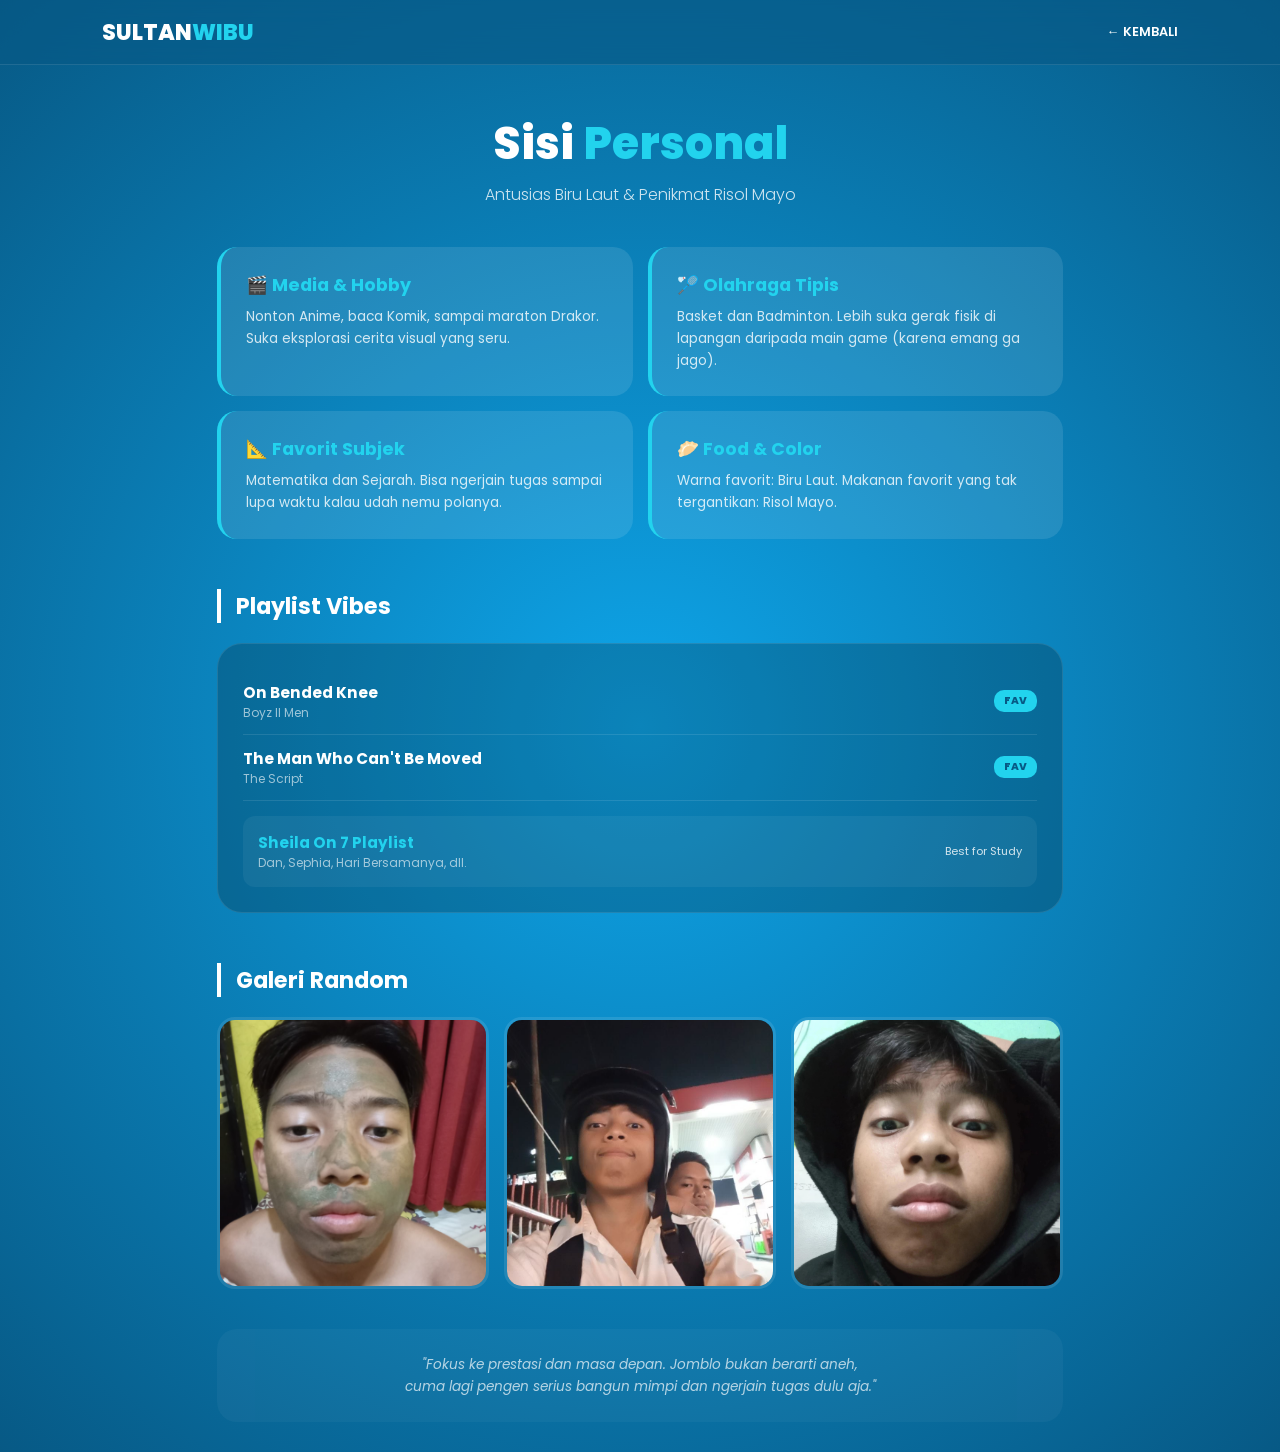
==== dkk/kesukaan.html @ cc809fab "mykisah" ====
<!DOCTYPE html>
<html lang="id">
<head>
    <meta charset="UTF-8">
    <meta name="viewport" content="width=device-width, initial-scale=1.0">
    <title>Sultan Iskhaq - My World</title>
    <link href="https://fonts.googleapis.com/css2?family=Poppins:wght@300;400;600;800&display=swap" rel="stylesheet">
    <link rel="stylesheet" href="./css/kes.css">
</head>
<body>

    <nav>
        <a href="home.html" class="logo">SULTAN<span>WIBU</span></a>
        <a href="home.html" style="color: white; text-decoration: none; font-weight: 600; font-size: 0.8rem;">← KEMBALI</a>
    </nav>

    <div class="container">
        <header class="intro-header">
            <h1>Sisi <span style="color: var(--accent);">Personal</span></h1>
            <p>Antusias Biru Laut & Penikmat Risol Mayo</p>
        </header>

        <div class="interest-grid">
            <div class="interest-card">
                <h3>🎬 Media & Hobby</h3>
                <p>Nonton Anime, baca Komik, sampai maraton Drakor. Suka eksplorasi cerita visual yang seru.</p>
            </div>
            <div class="interest-card">
                <h3>🏸 Olahraga Tipis</h3>
                <p>Basket dan Badminton. Lebih suka gerak fisik di lapangan daripada main game (karena emang ga jago).</p>
            </div>
            <div class="interest-card">
                <h3>📐 Favorit Subjek</h3>
                <p>Matematika dan Sejarah. Bisa ngerjain tugas sampai lupa waktu kalau udah nemu polanya.</p>
            </div>
            <div class="interest-card">
                <h3>🥟 Food & Color</h3>
                <p>Warna favorit: Biru Laut. Makanan favorit yang tak tergantikan: Risol Mayo.</p>
            </div>
        </div>

        <h2 class="section-title">Playlist <span>Vibes</span></h2>
        <div class="playlist-box">
            <div class="song-item">
                <div class="song-name"><h4>On Bended Knee</h4><p>Boyz II Men</p></div>
                <div class="so7-badge">FAV</div>
            </div>
            <div class="song-item">
                <div class="song-name"><h4>The Man Who Can't Be Moved</h4><p>The Script</p></div>
                <div class="so7-badge">FAV</div>
            </div>
            <div class="song-item" style="margin-top: 15px; border: none; background: rgba(255,255,255,0.05); padding: 15px; border-radius: 12px;">
                <div class="song-name">
                    <h4 style="color: var(--accent);">Sheila On 7 Playlist</h4>
                    <p>Dan, Sephia, Hari Bersamanya, dll.</p>
                </div>
                <span style="font-size: 0.7rem; opacity: 0.8;">Best for Study</span>
            </div>
        </div>

        <h2 class="section-title">Galeri <span>Random</span></h2>
        <div class="gallery-grid">
            <div class="photo-box"><img src="../dkk/picture/random3.jpeg" alt="Random 1"></div>
            <div class="photo-box"><img src="../dkk/picture/random2.jpeg" alt="Random 2"></div>
            <div class="photo-box"><img src="../dkk/picture/random4.jpeg" alt="Random 3"></div>
        </div>

        <div class="personal-note">
            "Fokus ke prestasi dan masa depan. Jomblo bukan berarti aneh, <br> cuma lagi pengen serius bangun mimpi dan ngerjain tugas dulu aja."
        </div>
    </div>

</body>
</html>
---- dkk/css/kes.css ----
:root {
            --ocean-deep: #075985;
            --ocean-mid: #0ea5e9;
            --accent: #22d3ee;
            --glass: rgba(255, 255, 255, 0.1);
            --glass-hover: rgba(255, 255, 255, 0.2);
        }

        /* --- Dasar & Navigasi --- */
        * { margin: 0; padding: 0; box-sizing: border-box; font-family: 'Poppins', sans-serif; }
        body {
            background: radial-gradient(circle at center, var(--ocean-mid), var(--ocean-deep));
            color: white;
            min-height: 100vh;
            padding-top: 80px;
            overflow-x: hidden;
        }

        nav {
            position: fixed; top: 0; width: 100%;
            padding: 15px 8%; display: flex;
            justify-content: space-between; align-items: center;
            z-index: 1000; background: rgba(7, 89, 133, 0.6);
            backdrop-filter: blur(15px); border-bottom: 1px solid var(--glass);
        }
        .logo { font-weight: 800; font-size: 1.4rem; text-decoration: none; color: white; }
        .logo span { color: var(--accent); }

        .container { max-width: 1000px; margin: 0 auto; padding: 30px 6%; }

        /* --- Header --- */
        .intro-header { text-align: center; margin-bottom: 40px; }
        .intro-header h1 { font-size: clamp(1.8rem, 5vw, 2.8rem); font-weight: 800; }
        .intro-header p { opacity: 0.8; font-weight: 300; margin-top: 5px; }

        /* --- Grid Hobi & Minat --- */
        .interest-grid {
            display: grid;
            grid-template-columns: repeat(auto-fit, minmax(280px, 1fr));
            gap: 15px;
            margin-bottom: 50px;
        }

        .interest-card {
            background: var(--glass);
            padding: 25px;
            border-radius: 20px;
            border-left: 4px solid var(--accent);
            transition: 0.3s;
        }
        .interest-card h3 { font-size: 1.1rem; margin-bottom: 8px; color: var(--accent); display: flex; align-items: center; gap: 10px; }
        .interest-card p { font-size: 0.85rem; opacity: 0.8; line-height: 1.6; }

        /* --- Playlist Section --- */
        .section-title { margin: 40px 0 20px; font-size: 1.4rem; font-weight: 700; border-left: 4px solid white; padding-left: 15px; }
        
        .playlist-box {
            background: rgba(0, 0, 0, 0.2);
            padding: 25px;
            border-radius: 25px;
            border: 1px solid var(--glass);
            margin-bottom: 50px;
        }
        .song-item {
            display: flex; justify-content: space-between; align-items: center;
            padding: 12px 0; border-bottom: 1px solid rgba(255,255,255,0.1);
        }
        .song-item:last-child { border: none; }
        .song-name h4 { font-size: 0.95rem; }
        .song-name p { font-size: 0.75rem; opacity: 0.6; }
        .so7-badge { background: var(--accent); color: var(--ocean-deep); font-size: 0.65rem; padding: 3px 10px; border-radius: 10px; font-weight: 800; }

        /* --- Galeri 3 Foto --- */
        .gallery-grid {
            display: grid;
            grid-template-columns: repeat(3, 1fr);
            gap: 15px;
            margin-bottom: 40px;
        }
        .photo-box {
            aspect-ratio: 1/1;
            border-radius: 18px;
            overflow: hidden;
            border: 3px solid var(--glass);
            transition: 0.4s;
        }
        .photo-box img { width: 100%; height: 100%; object-fit: cover; }
        .photo-box:hover { transform: scale(1.05); border-color: white; }

        /* --- Note/Quote --- */
        .personal-note {
            text-align: center;
            padding: 25px;
            background: rgba(255, 255, 255, 0.05);
            border-radius: 20px;
            font-style: italic;
            font-size: 0.85rem;
            opacity: 0.7;
            line-height: 1.6;
        }

        /* --- Responsif Mobile --- */
        @media (max-width: 768px) {
            .gallery-grid { grid-template-columns: 1fr; } /* Foto tumpuk ke bawah di HP */
            .photo-box { aspect-ratio: 4/3; width: 90%; margin: 0 auto; }
            .container { padding: 20px 5%; }
        }
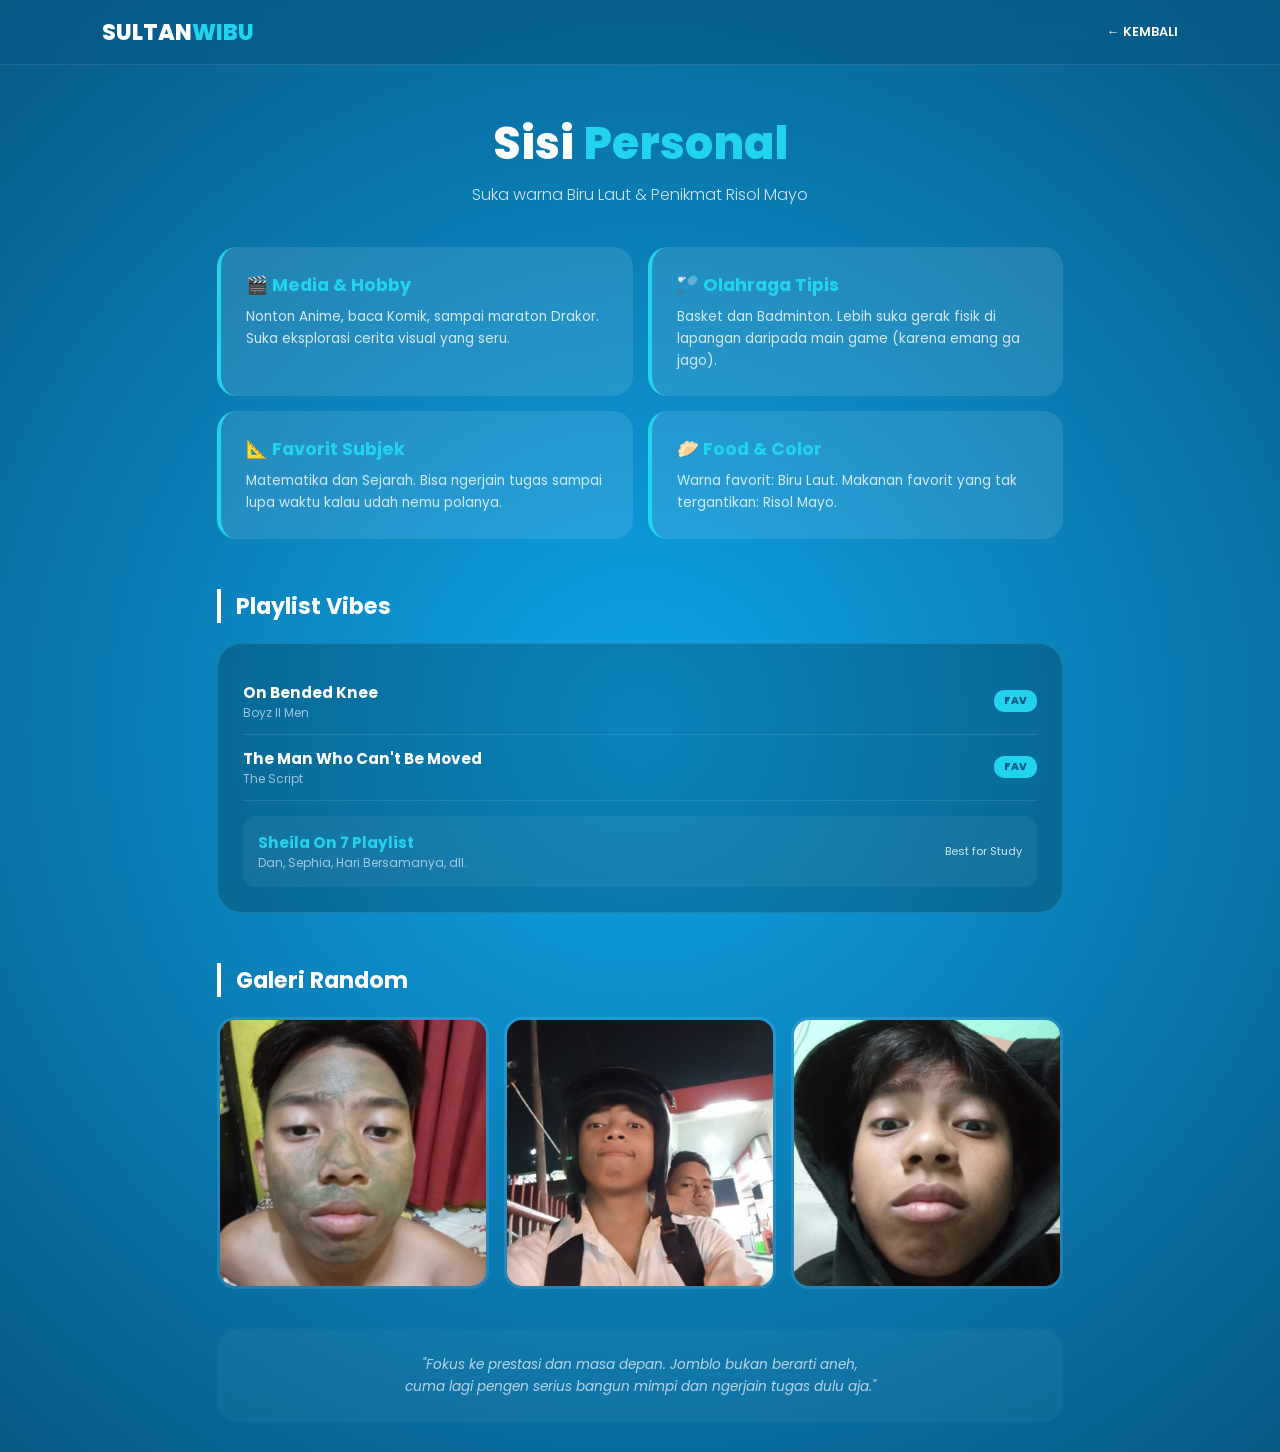
==== commit 6bf8423e: "narik" ====
--- a/dkk/kesukaan.html
+++ b/dkk/kesukaan.html
@@ -17,7 +17,7 @@
     <div class="container">
         <header class="intro-header">
             <h1>Sisi <span style="color: var(--accent);">Personal</span></h1>
-            <p>Antusias Biru Laut & Penikmat Risol Mayo</p>
+            <p>Suka warna Biru Laut & Penikmat Risol Mayo</p>
         </header>
 
         <div class="interest-grid">
